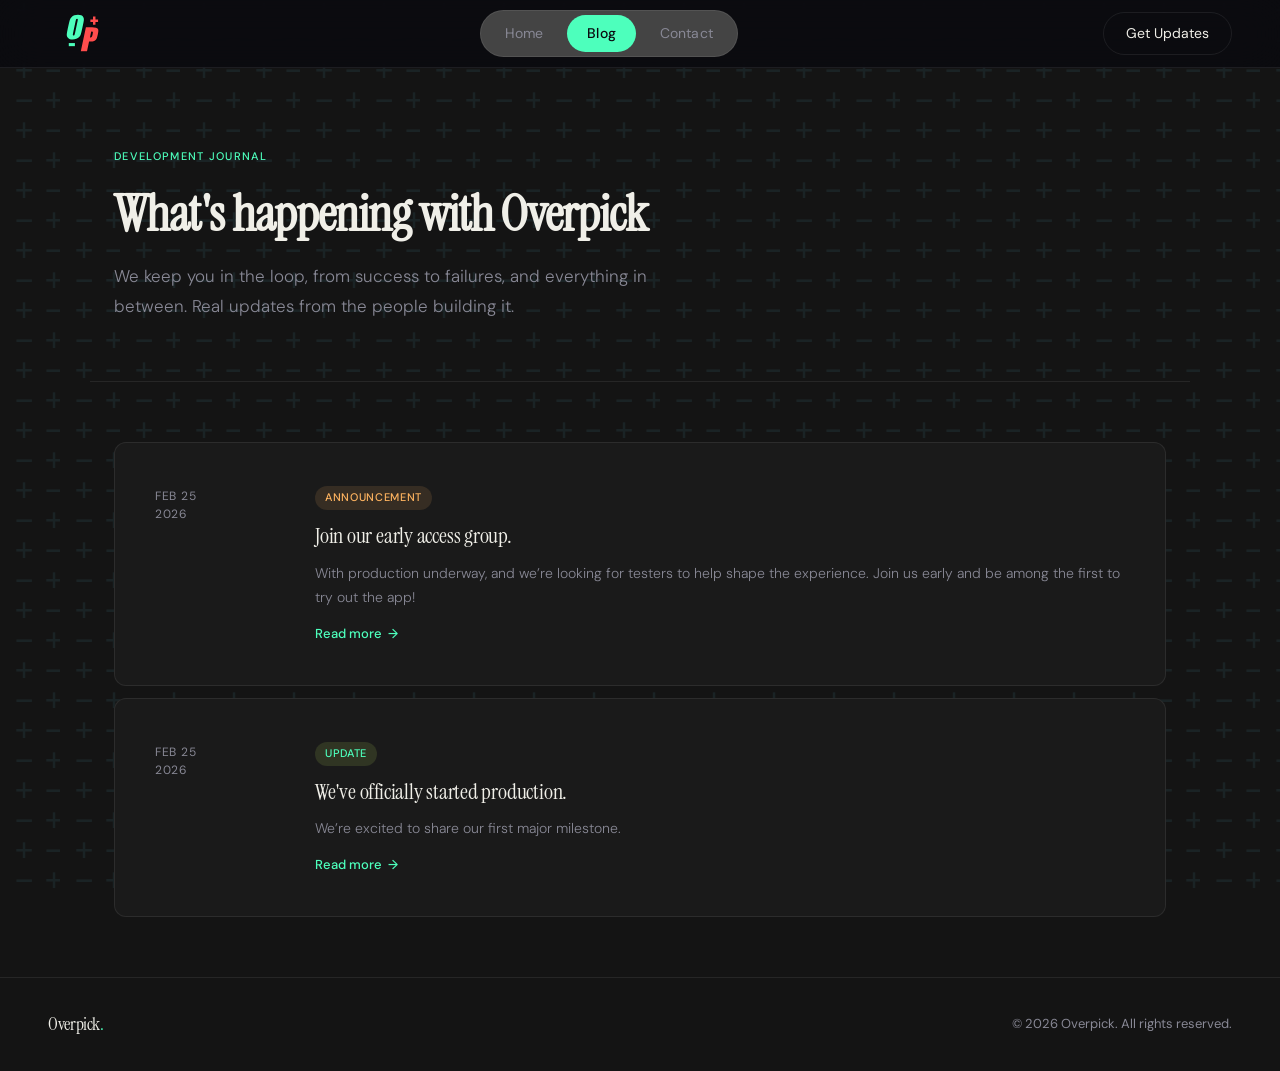
==== blog.html @ 04bd40b1 "lunch break (finish about app and link email submissions)" ====
<!DOCTYPE html>
<html lang="en">
<head>
    <meta charset="UTF-8" />
    <meta name="viewport" content="width=device-width, initial-scale=1.0"/>
    <title>Nexus — Blog</title>
    <link rel="preconnect" href="https://fonts.googleapis.com">
    <link rel="preconnect" href="https://fonts.gstatic.com" crossorigin>
    <link href="https://fonts.googleapis.com/css2?family=Instrument+Serif:ital@0;1&family=DM+Sans:ital,opsz,wght@0,9..40,300;0,9..40,400;0,9..40,500;1,9..40,300&display=swap" rel="stylesheet">
    <link rel="stylesheet" href="styles.css">
</head>
<body>

<!-- ── NAVIGATION ── -->
<nav>
    <a class="nav-logo" href="index.html"><img src="./images/OpLogo1.svg" alt="Overpick"></a>
    <div class="nav-tabs">
        <a class="nav-tab" href="index.html">Home</a>
        <a class="nav-tab" href="blog.html">Blog</a>
        <a class="nav-tab" href="contact.html">Contact</a>
    </div>
    <a class="nav-cta" href="contact.html">Get Updates</a>
</nav>

<!-- ── PAGE CONTENT ── -->
<div class="page-content">

    <!-- Blog Header -->
    <div class="blog-header">
        <div class="section-label">Development Journal</div>
        <h1 class="section-title">What's happening with Overpick</h1>
        <p class="section-body">
            We keep you in the loop, from success to failures, and everything in between. Real updates from the people building it.
        </p>
    </div>

    <!-- Blog Posts -->
    <div class="blog-posts">

        <!-- Blog Posts #2-->
        <article class="blog-post" onclick="togglePost(this)">
            <div class="post-date">Feb 25<br>2026</div>
            <div>
                <span class="post-tag tag-announcement">Announcement</span>
                <div class="post-title">Join our early access group.</div>
                <p class="post-excerpt">With production underway, and we’re looking for testers to help shape the experience. Join us early and be among the first to try out the app!</p>
                <div class="post-body">
                    <p>
                        By submitting your email on our Contact page, you can join our early access list. You will be able to unsubscribe at any time if this
                        game isn't for you. Early testers will get a first look at the app and have the opportunity to provide input on game mechanics,
                        helping us make the game the best it can be.
                    </p>
                </div>
                <div class="read-more">Read more <span class="read-more-arrow">→</span></div>
            </div>
        </article>



        <!-- Blog Post #1 -->
        <article class="blog-post" onclick="togglePost(this)">
            <div class="post-date">Feb 25<br>2026</div>
            <div>
                <span class="post-tag tag-update">Update</span>
                <div class="post-title">We've officially started production.</div>
                <p class="post-excerpt">We’re excited to share our first major milestone.</p>
                <div class="post-body">
                    <p>Over the past few months, OverPick has existed as an idea, a set of rules,
                        a lot of whiteboard sketches, and many late-night conversations about sports,
                        strategy, and competition. Today, it becomes something more tangible.
                        We have officially begun production on the OverPick app.
                    </p>
                    <br>
                    <p>
                        Our goal is simple: create a head-to-head sports strategy experience where your understanding of
                        matchups, usage, and game flow actually matters. Instead of just watching a game and reacting to what
                        happens, OverPick lets you make decisions beforehand and compete directly against another person
                        based on how well you read the sport.
                    </p>
                </div>
                <div class="read-more">Read more <span class="read-more-arrow">→</span></div>
            </div>
        </article>

    </div>

    <!-- /.blog-posts -->

    <footer>
        <div class="footer-logo">Overpick<span>.</span></div>
        <div class="footer-copy">© 2026 Overpick. All rights reserved.</div>
    </footer>

</div><!-- /.page-content -->

<script src="nav.js"></script>
</body>
</html>
---- styles.css ----
/* ══════════════════════════════════════════════
   style.css — Overpick shared stylesheet
   ══════════════════════════════════════════════ */

*, *::before, *::after { box-sizing: border-box; margin: 0; padding: 0; }

:root {
    --bg:     #141414;
    --bg2:    #1a1a1a;
    --bg3:    #444444;
    --border: rgba(255,255,255,0.08);
    --text:   #f0efe8;
    --muted:  #888895;
    --accent: #4DFFBC;
    --accent2:#FF4D4D;
    --serif:  'Instrument Serif', Georgia, serif;
    --sans:   'DM Sans', sans-serif;
}

html { scroll-behavior: smooth; }

body {
    background: var(--bg);
    color: var(--text);
    font-family: var(--sans);
    font-size: 16px;
    line-height: 1.6;
    min-height: 100vh;
    overflow-x: hidden;
}

/* ── NOISE OVERLAY ── */
body::after {
    content: '';
    position: fixed;
    inset: 0;
    pointer-events: none;
    z-index: -1;

    background-image: url("data:image/svg+xml,%3Csvg width='60' height='60' xmlns='http://www.w3.org/2000/svg'%3E%3Cstyle%3Etext%7Bfont-family:monospace;font-size:30px;fill:%2360d4f0;opacity:0.08;%7D%3C/style%3E%3Ctext x='15' y='20'%3E+%3C/text%3E%3Ctext x='45' y='20'%3E−%3C/text%3E%3Ctext x='15' y='50'%3E−%3C/text%3E%3Ctext x='45' y='50'%3E+%3C/text%3E%3C/svg%3E");

    background-repeat: repeat;
    animation: checkerMove 40s linear infinite;
}

@keyframes checkerMove {
    from {
        background-position: 0 0;
    }
    to {
        background-position: 240px 240px;
    }
}

/* ══════════════════════════════════════════════
   NAVIGATION
   ══════════════════════════════════════════════ */
nav {
    position: fixed;
    top: 0; left: 0; right: 0;
    z-index: 100;
    display: flex;
    align-items: center;
    justify-content: space-between;
    padding: 0 48px;
    height: 68px;
    background: rgba(10,10,15,0.85);
    backdrop-filter: blur(20px);
    border-bottom: 1px solid var(--border);
}

.nav-logo img {
    height: 50px;
    width: auto;
    display: block;
}

.nav-logo {
    font-family: var(--serif);
    font-size: 22px;
    letter-spacing: -0.02em;
    color: var(--text);
    text-decoration: none;
    cursor: pointer;
}

.nav-logo span { color: var(--accent); }

.nav-tabs {
    display: flex;
    gap: 4px;
    background: var(--bg3);
    border: 1px solid var(--border);
    border-radius: 100px;
    padding: 4px;
}

.nav-tab {
    padding: 7px 20px;
    border-radius: 100px;
    font-size: 14px;
    font-weight: 400;
    color: var(--muted);
    cursor: pointer;
    transition: all 0.2s ease;
    letter-spacing: 0.01em;
    border: none;
    background: none;
    font-family: var(--sans);
    text-decoration: none;
    display: inline-block;
}

.nav-tab:hover { color: var(--text); }

.nav-tab.active {
    background: var(--accent);
    color: #0a0a0f;
    font-weight: 500;
}

.nav-cta {
    padding: 9px 22px;
    background: transparent;
    border: 1px solid var(--border);
    border-radius: 100px;
    color: var(--text);
    font-size: 14px;
    font-family: var(--sans);
    cursor: pointer;
    transition: all 0.2s ease;
    text-decoration: none;
    display: inline-block;
}

.nav-cta:hover {
    border-color: var(--accent);
    color: var(--accent);
}

/* ══════════════════════════════════════════════
   PAGE WRAPPER & ANIMATION
   ══════════════════════════════════════════════ */
.page-content {
    padding-top: 68px;
    animation: fadeIn 0.4s ease;
}

@keyframes fadeIn {
    from { opacity: 0; transform: translateY(10px); }
    to   { opacity: 1; transform: translateY(0); }
}

/* ══════════════════════════════════════════════
   SHARED COMPONENTS
   ══════════════════════════════════════════════ */

/* Divider */
.divider {
    max-width: 1100px;
    margin: 0 auto;
    border: none;
    border-top: 1px solid var(--border);
}

/* Section */
.section {
    max-width: 1100px;
    margin: 0 auto;
    padding: 100px 24px;
}

.section-label {
    font-size: 11px;
    font-weight: 500;
    letter-spacing: 0.12em;
    text-transform: uppercase;
    color: var(--accent);
    margin-bottom: 20px;
}

.section-title {
    font-family: var(--serif);
    font-size: clamp(32px, 4vw, 52px);
    line-height: 1.1;
    letter-spacing: -0.02em;
    margin-bottom: 20px;
}

.section-body {
    color: var(--muted);
    max-width: 580px;
    line-height: 1.75;
    font-weight: 300;
    font-size: 17px;
}

/* Buttons */
.btn-primary {
    padding: 14px 32px;
    background: var(--accent);
    color: #0a0a0f;
    border: none;
    border-radius: 100px;
    font-size: 15px;
    font-weight: 500;
    font-family: var(--sans);
    cursor: pointer;
    transition: all 0.2s ease;
    letter-spacing: 0.01em;
    text-decoration: none;
    display: inline-block;
}

.btn-primary:hover {
    transform: translateY(-2px);
    box-shadow: 0 8px 32px rgba(200,240,96,0.25);
}

.btn-secondary {
    padding: 14px 32px;
    background: transparent;
    color: var(--text);
    border: 1px solid var(--border);
    border-radius: 100px;
    font-size: 15px;
    font-family: var(--sans);
    cursor: pointer;
    transition: all 0.2s ease;
    text-decoration: none;
    display: inline-block;
}

.btn-secondary:hover { border-color: var(--text); }

/* Footer */
footer {
    border-top: 1px solid var(--border);
    padding: 32px 48px;
    display: flex;
    align-items: center;
    justify-content: space-between;
    flex-wrap: wrap;
    gap: 16px;
}

.footer-logo {
    font-family: var(--serif);
    font-size: 18px;
    letter-spacing: -0.02em;
}

.footer-logo span { color: var(--accent); }
.footer-copy { font-size: 13px; color: var(--muted); }

/* ══════════════════════════════════════════════
   HOME PAGE
   ══════════════════════════════════════════════ */

/* Hero */
.hero {
    position: relative;
    min-height: calc(100vh - 68px);
    display: flex;
    flex-direction: column;
    justify-content: center;
    align-items: center;
    text-align: center;
    padding: 80px 24px;
    overflow: hidden;
}

.hero-glow {
    position: absolute;
    top: 10%;
    left: 50%;
    transform: translateX(-50%);
    width: 800px;
    height: 500px;
    background: radial-gradient(ellipse at center, rgba(0,200,20,0.08) 0%, transparent 70%);
    pointer-events: none;
}

.hero-badge {
    display: inline-flex;
    align-items: center;
    gap: 8px;
    padding: 6px 14px;
    border: 2px solid rgba(255,255,255,0.3);
    border-radius: 100px;
    font-size: 12px;
    font-weight: 500;
    color: var(--accent);
    letter-spacing: 0.08em;
    text-transform: uppercase;
    margin-bottom: 36px;
    animation: fadeIn 0.6s ease 0.1s both;
}

.hero-badge-dot {
    width: 6px;
    height: 6px;
    border-radius: 50%;
    background: var(--accent);
    animation: pulse 2s ease infinite;
}

@keyframes pulse {
    0%, 100% { opacity: 1; transform: scale(1); }
    50%       { opacity: 0.5; transform: scale(0.8); }
}

.hero h1 {
    font-family: var(--serif);
    font-size: clamp(52px, 8vw, 96px);
    line-height: 1.0;
    letter-spacing: -0.03em;
    margin-bottom: 28px;
    max-width: 900px;
    animation: fadeIn 0.6s ease 0.2s both;
}

.hero h1 em {
    font-style: italic;
    color: var(--accent);
}

.hero-sub {
    font-size: clamp(16px, 2vw, 19px);
    color: var(--muted);
    max-width: 560px;
    line-height: 1.7;
    margin-bottom: 48px;
    font-weight: 300;
    animation: fadeIn 0.6s ease 0.3s both;
}

.hero-buttons {
    display: flex;
    gap: 12px;
    flex-wrap: wrap;
    justify-content: center;
    animation: fadeIn 0.6s ease 0.4s both;
}

/* Features grid */
.features-grid {
    display: grid;
    grid-template-columns: repeat(auto-fit, minmax(280px, 1fr));
    gap: 2px;
    margin-top: 60px;
    border: 1px solid var(--border);
    border-radius: 16px;
    overflow: hidden;
}

.feature-card {
    background: var(--bg2);
    padding: 40px 36px;
    transition: background 0.2s ease;
    position: relative;
    overflow: hidden;
}

.feature-card::before {
    content: '';
    position: absolute;
    top: 0; left: 0; right: 0;
    height: 1px;
    background: linear-gradient(90deg, transparent, var(--border), transparent);
}

.feature-card:hover { background: var(--bg3); }

.feature-icon {
    width: 44px;
    height: 44px;
    border-radius: 12px;
    background: rgba(200,240,96,0.1);
    border: 1px solid rgba(200,240,96,0.2);
    display: flex;
    align-items: center;
    justify-content: center;
    font-size: 20px;
    margin-bottom: 20px;
}

.feature-title {
    font-family: var(--serif);
    font-size: 20px;
    margin-bottom: 10px;
    letter-spacing: -0.01em;
}

.feature-desc {
    color: var(--muted);
    font-size: 14px;
    line-height: 1.7;
    font-weight: 300;
}

/* Big quote */
.quote-section {
    padding: 100px 24px;
    text-align: center;
}

.big-quote {
    font-family: var(--serif);
    font-size: clamp(28px, 4vw, 52px);
    line-height: 1.2;
    letter-spacing: -0.02em;
    max-width: 820px;
    margin: 0 auto 24px;
}

.big-quote em {
    color: var(--accent);
    font-style: italic;
}

/* ══════════════════════════════════════════════
   BLOG PAGE
   ══════════════════════════════════════════════ */

.blog-header {
    padding: 80px 24px 60px;
    max-width: 1100px;
    margin: 0 auto;
    border-bottom: 1px solid var(--border);
}

.blog-posts {
    max-width: 1100px;
    margin: 0 auto;
    padding: 60px 24px;
    display: flex;
    flex-direction: column;
    gap: 12px;
}

.blog-post {
    background: var(--bg2);
    border: 1px solid var(--border);
    border-radius: 12px;
    padding: 40px;
    display: grid;
    grid-template-columns: 120px 1fr;
    gap: 40px;
    transition: background 0.2s ease, transform 0.2s ease;
    cursor: pointer;
}

.blog-post:hover { background: var(--bg3); transform: translateX(4px); }

.post-date {
    font-size: 12px;
    color: var(--muted);
    letter-spacing: 0.06em;
    text-transform: uppercase;
    line-height: 1.5;
    padding-top: 4px;
}

.post-tag {
    display: inline-block;
    padding: 3px 10px;
    border-radius: 100px;
    font-size: 11px;
    font-weight: 500;
    letter-spacing: 0.06em;
    text-transform: uppercase;
    margin-bottom: 12px;
}

.tag-update       { background: rgba(200,240,96,0.12);  color: var(--accent); }
.tag-milestone    { background: rgba(96,212,240,0.12);  color: var(--accent2); }
.tag-announcement { background: rgba(255,180,96,0.12);  color: #ffb460; }

.post-title {
    font-family: var(--serif);
    font-size: 22px;
    letter-spacing: -0.01em;
    line-height: 1.3;
    margin-bottom: 10px;
}

.post-excerpt {
    color: var(--muted);
    font-size: 14px;
    line-height: 1.75;
    font-weight: 300;
}

.post-body {
    display: none;
    margin-top: 20px;
    padding-top: 20px;
    border-top: 1px solid var(--border);
    color: var(--muted);
    font-size: 15px;
    line-height: 1.8;
    font-weight: 300;
}

.post-body.open {
    display: block;
    animation: fadeIn 0.3s ease;
}

.read-more {
    display: inline-flex;
    align-items: center;
    gap: 6px;
    margin-top: 14px;
    font-size: 13px;
    color: var(--accent);
    font-weight: 500;
}

.read-more-arrow { transition: transform 0.2s ease; }
.blog-post.expanded .read-more-arrow { transform: rotate(90deg); }

/* ══════════════════════════════════════════════
   CONTACT PAGE
   ══════════════════════════════════════════════ */

.contact-wrap {
    max-width: 600px;
    margin: 0 auto;
    padding: 100px 24px;
}

.contact-title {
    font-family: var(--serif);
    font-size: clamp(38px, 5vw, 60px);
    letter-spacing: -0.03em;
    line-height: 1.05;
    margin-bottom: 18px;
}

.contact-title em { color: var(--accent); font-style: italic; }

.contact-sub {
    color: var(--muted);
    font-size: 17px;
    font-weight: 300;
    line-height: 1.7;
    margin-bottom: 52px;
}

.form-group { margin-bottom: 20px; }

.form-label {
    display: block;
    font-size: 12px;
    font-weight: 500;
    letter-spacing: 0.08em;
    text-transform: uppercase;
    color: var(--muted);
    margin-bottom: 10px;
}

.form-input,
.form-textarea {
    width: 100%;
    padding: 14px 18px;
    background: var(--bg2);
    border: 1px solid var(--border);
    border-radius: 10px;
    color: var(--text);
    font-family: var(--sans);
    font-size: 15px;
    font-weight: 300;
    transition: border-color 0.2s ease, box-shadow 0.2s ease;
    outline: none;
    resize: vertical;
}

.form-input::placeholder,
.form-textarea::placeholder { color: var(--muted); opacity: 0.6; }

.form-input:focus,
.form-textarea:focus {
    border-color: var(--accent);
    box-shadow: 0 0 0 3px rgba(200,240,96,0.08);
}

.form-textarea { min-height: 120px; }

.form-submit {
    width: 100%;
    padding: 16px;
    background: var(--accent);
    color: #0a0a0f;
    border: none;
    border-radius: 10px;
    font-size: 15px;
    font-weight: 500;
    font-family: var(--sans);
    cursor: pointer;
    transition: all 0.2s ease;
    margin-top: 8px;
    letter-spacing: 0.01em;
}

.form-submit:hover {
    transform: translateY(-2px);
    box-shadow: 0 8px 32px rgba(200,240,96,0.25);
}

.form-submit:active { transform: translateY(0); }

.form-success {
    display: none;
    text-align: center;
    padding: 48px 24px;
    animation: fadeIn 0.4s ease;
}

.form-success.show { display: block; }

.success-icon {
    width: 64px;
    height: 64px;
    border-radius: 50%;
    background: rgba(200,240,96,0.1);
    border: 1px solid rgba(200,240,96,0.3);
    display: flex;
    align-items: center;
    justify-content: center;
    font-size: 28px;
    margin: 0 auto 24px;
}

.success-title {
    font-family: var(--serif);
    font-size: 28px;
    margin-bottom: 10px;
}

.success-sub { color: var(--muted); font-weight: 300; }

.privacy-note {
    font-size: 12px;
    color: var(--muted);
    text-align: center;
    margin-top: 16px;
    opacity: 0.7;
}

.social-row {
    display: flex;
    gap: 12px;
    margin-top: 52px;
    padding-top: 40px;
    border-top: 1px solid var(--border);
}

.social-link {
    display: flex;
    align-items: center;
    gap: 8px;
    padding: 10px 18px;
    border: 1px solid var(--border);
    border-radius: 100px;
    font-size: 13px;
    color: var(--muted);
    text-decoration: none;
    transition: all 0.2s ease;
    cursor: pointer;
}

.social-link:hover {
    color: var(--text);
    border-color: rgba(255,255,255,0.2);
}

/* ══════════════════════════════════════════════
   RESPONSIVE
   ══════════════════════════════════════════════ */
@media (max-width: 700px) {
    nav { padding: 0 20px; }
    .nav-cta { display: none; }
    .blog-post { grid-template-columns: 1fr; gap: 8px; }
    .post-date { padding-top: 0; }
    footer { padding: 24px 20px; flex-direction: column; text-align: center; }
}

@media (max-width: 480px) {
    .nav-tab { padding: 7px 14px; font-size: 13px; }
}
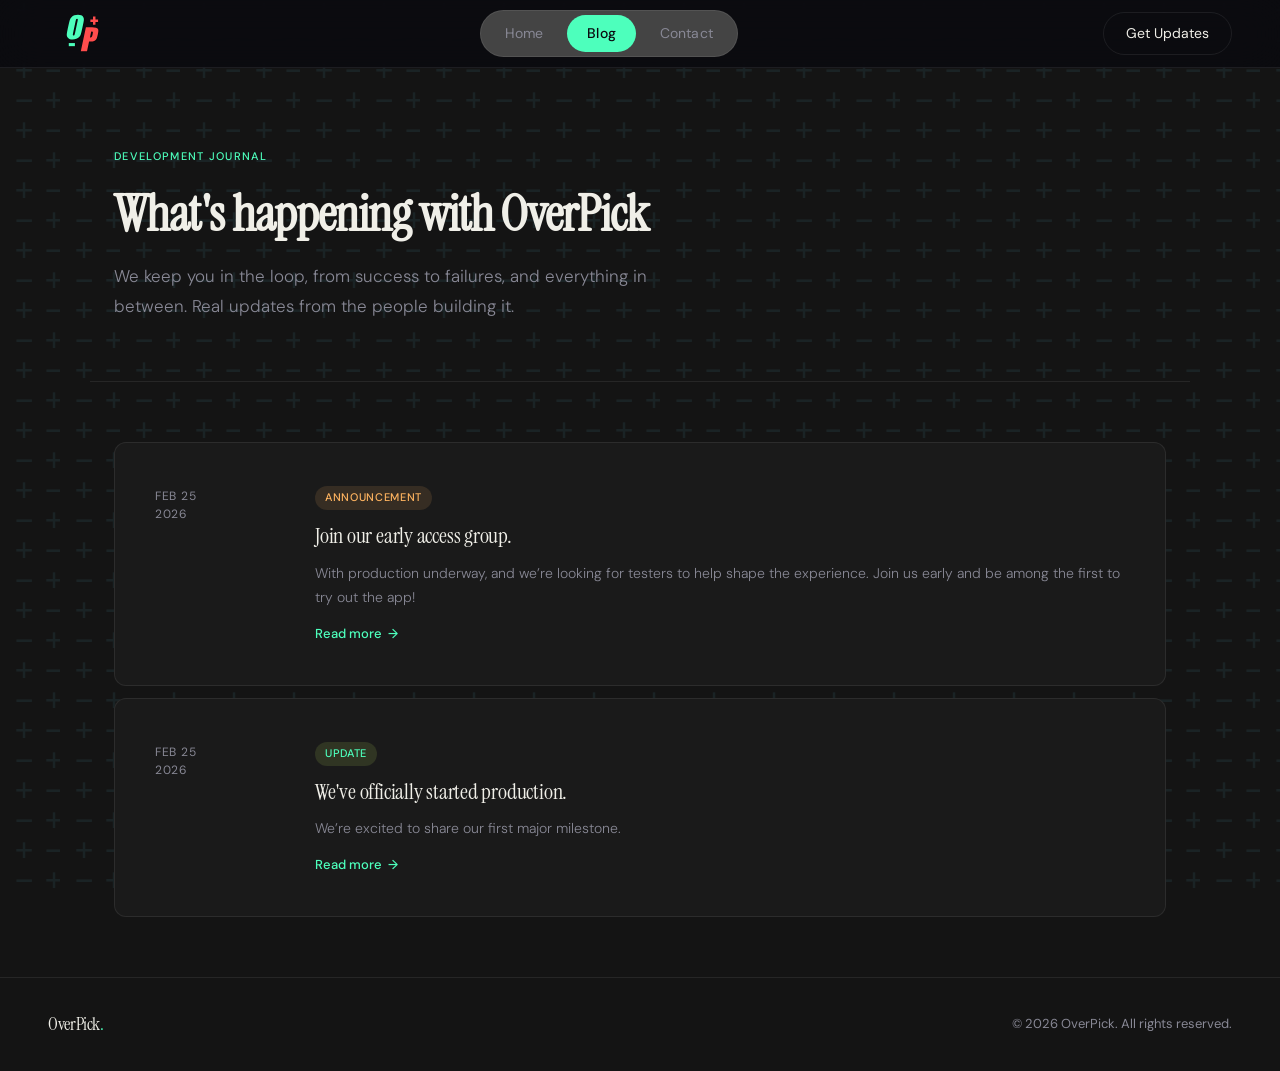
==== commit 97de2e67: "email sorta works" ====
--- a/blog.html
+++ b/blog.html
@@ -3,7 +3,7 @@
 <head>
     <meta charset="UTF-8" />
     <meta name="viewport" content="width=device-width, initial-scale=1.0"/>
-    <title>Nexus — Blog</title>
+    <title>OverPick — Blog</title>
     <link rel="preconnect" href="https://fonts.googleapis.com">
     <link rel="preconnect" href="https://fonts.gstatic.com" crossorigin>
     <link href="https://fonts.googleapis.com/css2?family=Instrument+Serif:ital@0;1&family=DM+Sans:ital,opsz,wght@0,9..40,300;0,9..40,400;0,9..40,500;1,9..40,300&display=swap" rel="stylesheet">
@@ -13,7 +13,7 @@
 
 <!-- ── NAVIGATION ── -->
 <nav>
-    <a class="nav-logo" href="index.html"><img src="./images/OpLogo1.svg" alt="Overpick"></a>
+    <a class="nav-logo" href="index.html"><img src="./images/OpLogo1.svg" alt="OverPick"></a>
     <div class="nav-tabs">
         <a class="nav-tab" href="index.html">Home</a>
         <a class="nav-tab" href="blog.html">Blog</a>
@@ -28,7 +28,7 @@
     <!-- Blog Header -->
     <div class="blog-header">
         <div class="section-label">Development Journal</div>
-        <h1 class="section-title">What's happening with Overpick</h1>
+        <h1 class="section-title">What's happening with OverPick</h1>
         <p class="section-body">
             We keep you in the loop, from success to failures, and everything in between. Real updates from the people building it.
         </p>
@@ -87,8 +87,8 @@
     <!-- /.blog-posts -->
 
     <footer>
-        <div class="footer-logo">Overpick<span>.</span></div>
-        <div class="footer-copy">© 2026 Overpick. All rights reserved.</div>
+        <div class="footer-logo">OverPick<span>.</span></div>
+        <div class="footer-copy">© 2026 OverPick. All rights reserved.</div>
     </footer>
 
 </div><!-- /.page-content -->
--- a/styles.css
+++ b/styles.css
@@ -48,7 +48,7 @@
         background-position: 0 0;
     }
     to {
-        background-position: 240px 240px;
+        background-position: 500px 500px;
     }
 }
 
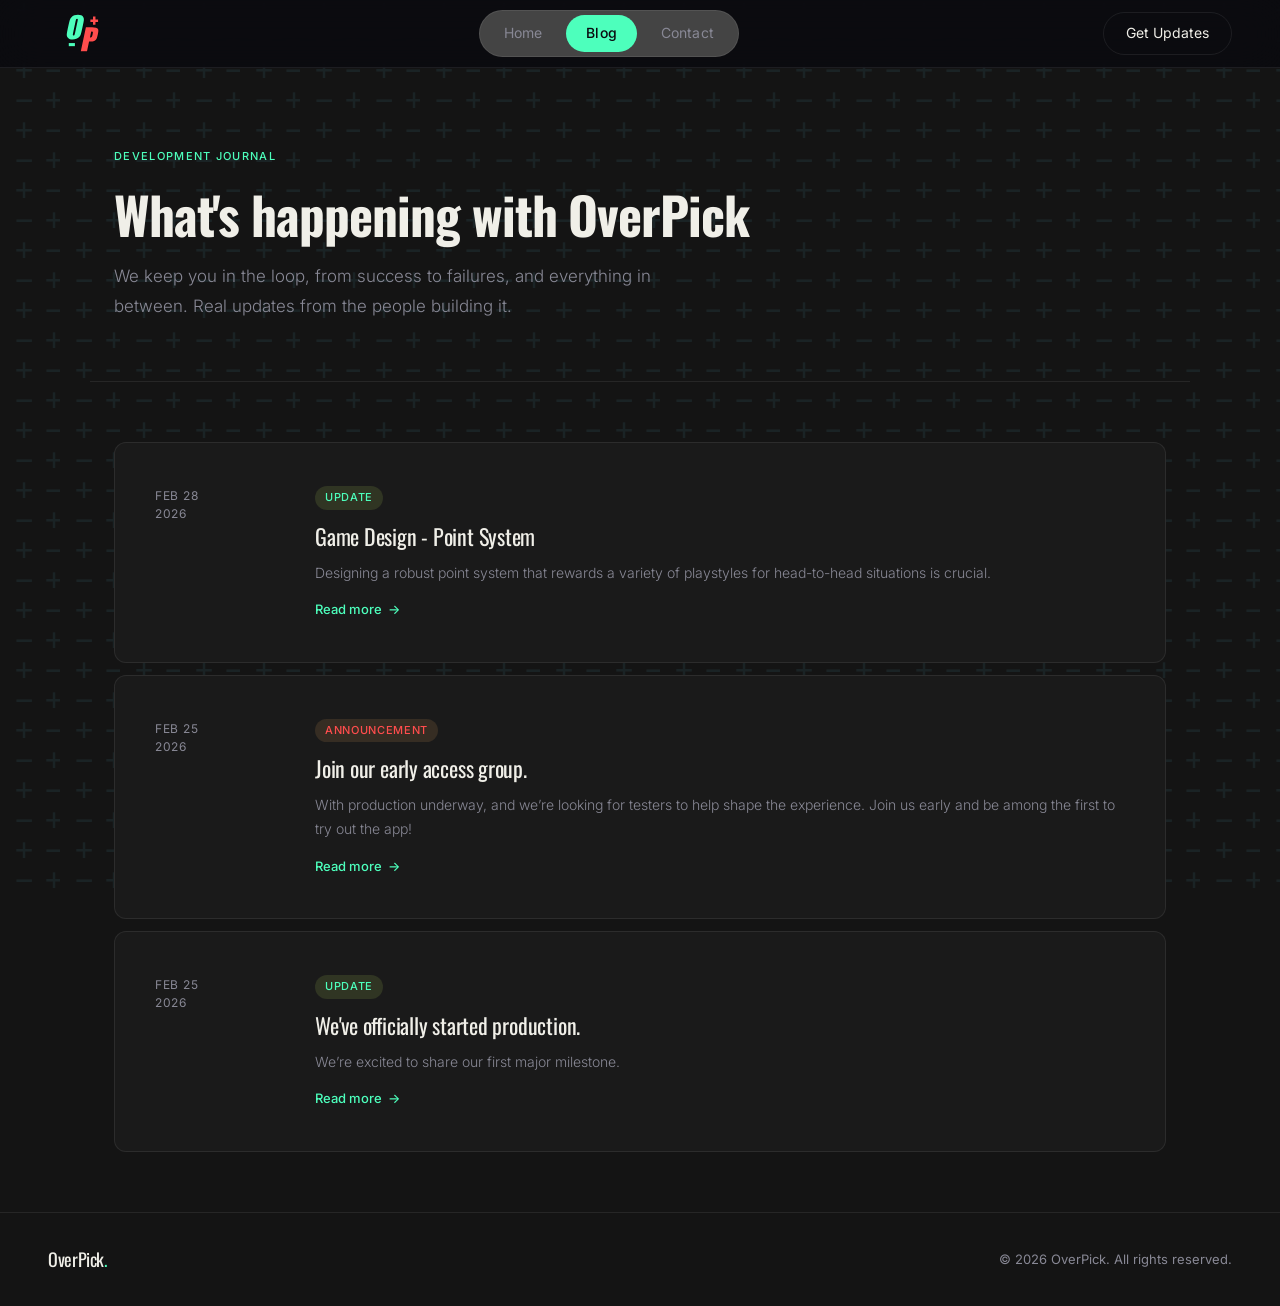
==== commit 5a3b597a: "Added new fonts, updated feature cards, added blog post, changed em colors to accent 2, added accent" ====
--- a/blog.html
+++ b/blog.html
@@ -7,6 +7,9 @@
     <link rel="preconnect" href="https://fonts.googleapis.com">
     <link rel="preconnect" href="https://fonts.gstatic.com" crossorigin>
     <link href="https://fonts.googleapis.com/css2?family=Instrument+Serif:ital@0;1&family=DM+Sans:ital,opsz,wght@0,9..40,300;0,9..40,400;0,9..40,500;1,9..40,300&display=swap" rel="stylesheet">
+    <link href="https://fonts.googleapis.com/css2?family=Inter:wght@300;400;500;600;700&display=swap" rel="stylesheet">
+    <link href="https://fonts.googleapis.com/css2?family=Anton&display=swap" rel="stylesheet">
+    <link href="https://fonts.googleapis.com/css2?family=Oswald:wght@300;400;500;600;700&display=swap" rel="stylesheet">
     <link rel="stylesheet" href="styles.css">
 </head>
 <body>
@@ -36,6 +39,42 @@
 
     <!-- Blog Posts -->
     <div class="blog-posts">
+
+         <!-- Blog Post #3 -->
+        <article class="blog-post" onclick="togglePost(this)">
+            <div class="post-date">Feb 28<br>2026</div>
+            <div>
+                <span class="post-tag tag-update">Update</span>
+                <div class="post-title">Game Design - Point System</div>
+                <p class="post-excerpt">Designing a robust point system that rewards a variety of playstyles for head-to-head situations is crucial.</p>
+                <div class="post-body">
+                    <p>When you engage in 1v1 situations, you want the freedom to use whatever playstyle you prefer without a 
+                        "meta" providing enemies with a significant advantage. As part of our game's development, we simulated
+                        millions of randmoized situations and tweaked our point system to meet three main goals:
+                    </p>
+                    <br>
+                    <p>
+                        1. Discourage playstyles that favor extremely probable/improbable odds exclusively
+                    </p>
+                    <p>
+                        2. Provide all playstyles with a "fair shake" at winning
+                    </p>
+                    <p>
+                        3. Tighten the spread between winners and losers without diminishing  success
+                    </p>
+                    <br>
+                    <p>
+                        Through our simulations, we found strengths and weaknesses in our original design and found solutions
+                        we weren't expecting to create a more polished system. Whether you want to play it safe or risk it all, 
+                        we can confidently say you'll be at an equal playing field to opponents with different playstyles. We 
+                        also found a rewarding way to "tighten the spread" as naturally compounding success creates exponentially 
+                        larger results. This mechanism also spurred a unique idea for classifying success that players can use for 
+                        bragging rights as they aim for new high scores.
+                    </p>
+                </div>
+                <div class="read-more">Read more <span class="read-more-arrow">→</span></div>
+            </div>
+        </article>
 
         <!-- Blog Posts #2-->
         <article class="blog-post" onclick="togglePost(this)">
--- a/styles.css
+++ b/styles.css
@@ -13,8 +13,9 @@
     --muted:  #888895;
     --accent: #4DFFBC;
     --accent2:#FF4D4D;
-    --serif:  'Instrument Serif', Georgia, serif;
-    --sans:   'DM Sans', sans-serif;
+    --serif:  'Oswald', Georgia, serif;
+    --sans:   'Inter', sans-serif;
+    --sportbold: 'Anton', sans-serif;
 }
 
 html { scroll-behavior: smooth; }
@@ -185,6 +186,11 @@
     line-height: 1.1;
     letter-spacing: -0.02em;
     margin-bottom: 20px;
+}
+
+.section-title em {
+    font-style: italic;
+    color: var(--accent2);
 }
 
 .section-body {
@@ -277,7 +283,7 @@
     transform: translateX(-50%);
     width: 800px;
     height: 500px;
-    background: radial-gradient(ellipse at center, rgba(0,200,20,0.08) 0%, transparent 70%);
+    background: radial-gradient(ellipse at center, #0f3225 0%, transparent 70%);
     pointer-events: none;
 }
 
@@ -322,7 +328,7 @@
 
 .hero h1 em {
     font-style: italic;
-    color: var(--accent);
+    color: var(--accent2);
 }
 
 .hero-sub {
@@ -346,12 +352,20 @@
 /* Features grid */
 .features-grid {
     display: grid;
-    grid-template-columns: repeat(auto-fit, minmax(280px, 1fr));
+    grid-template-columns: repeat(auto-fit, minmax(380px, 1fr));
     gap: 2px;
     margin-top: 60px;
     border: 1px solid var(--border);
     border-radius: 16px;
     overflow: hidden;
+}
+
+.feature-header {
+    display: flex;
+    align-items: center;
+    justify-content: flex-start;  /* instead of space-between */
+    gap: 50px;                     /* controls spacing */
+    margin-bottom: 10px;
 }
 
 .feature-card {
@@ -376,8 +390,8 @@
     width: 44px;
     height: 44px;
     border-radius: 12px;
-    background: rgba(200,240,96,0.1);
-    border: 1px solid rgba(200,240,96,0.2);
+    background: #123b2b;
+    border: 1px solid var(--accent);
     display: flex;
     align-items: center;
     justify-content: center;
@@ -387,7 +401,7 @@
 
 .feature-title {
     font-family: var(--serif);
-    font-size: 20px;
+    font-size: 30px;
     margin-bottom: 10px;
     letter-spacing: -0.01em;
 }
@@ -474,8 +488,8 @@
 }
 
 .tag-update       { background: rgba(200,240,96,0.12);  color: var(--accent); }
-.tag-milestone    { background: rgba(96,212,240,0.12);  color: var(--accent2); }
-.tag-announcement { background: rgba(255,180,96,0.12);  color: #ffb460; }
+.tag-milestone    { background: rgba(96,212,240,0.12);  color: #ffb460; }
+.tag-announcement { background: rgba(255,180,96,0.12);  color: var(--accent2); }
 
 .post-title {
     font-family: var(--serif);
@@ -539,7 +553,7 @@
     margin-bottom: 18px;
 }
 
-.contact-title em { color: var(--accent); font-style: italic; }
+.contact-title em { color: var(--accent2); font-style: italic; }
 
 .contact-sub {
     color: var(--muted);
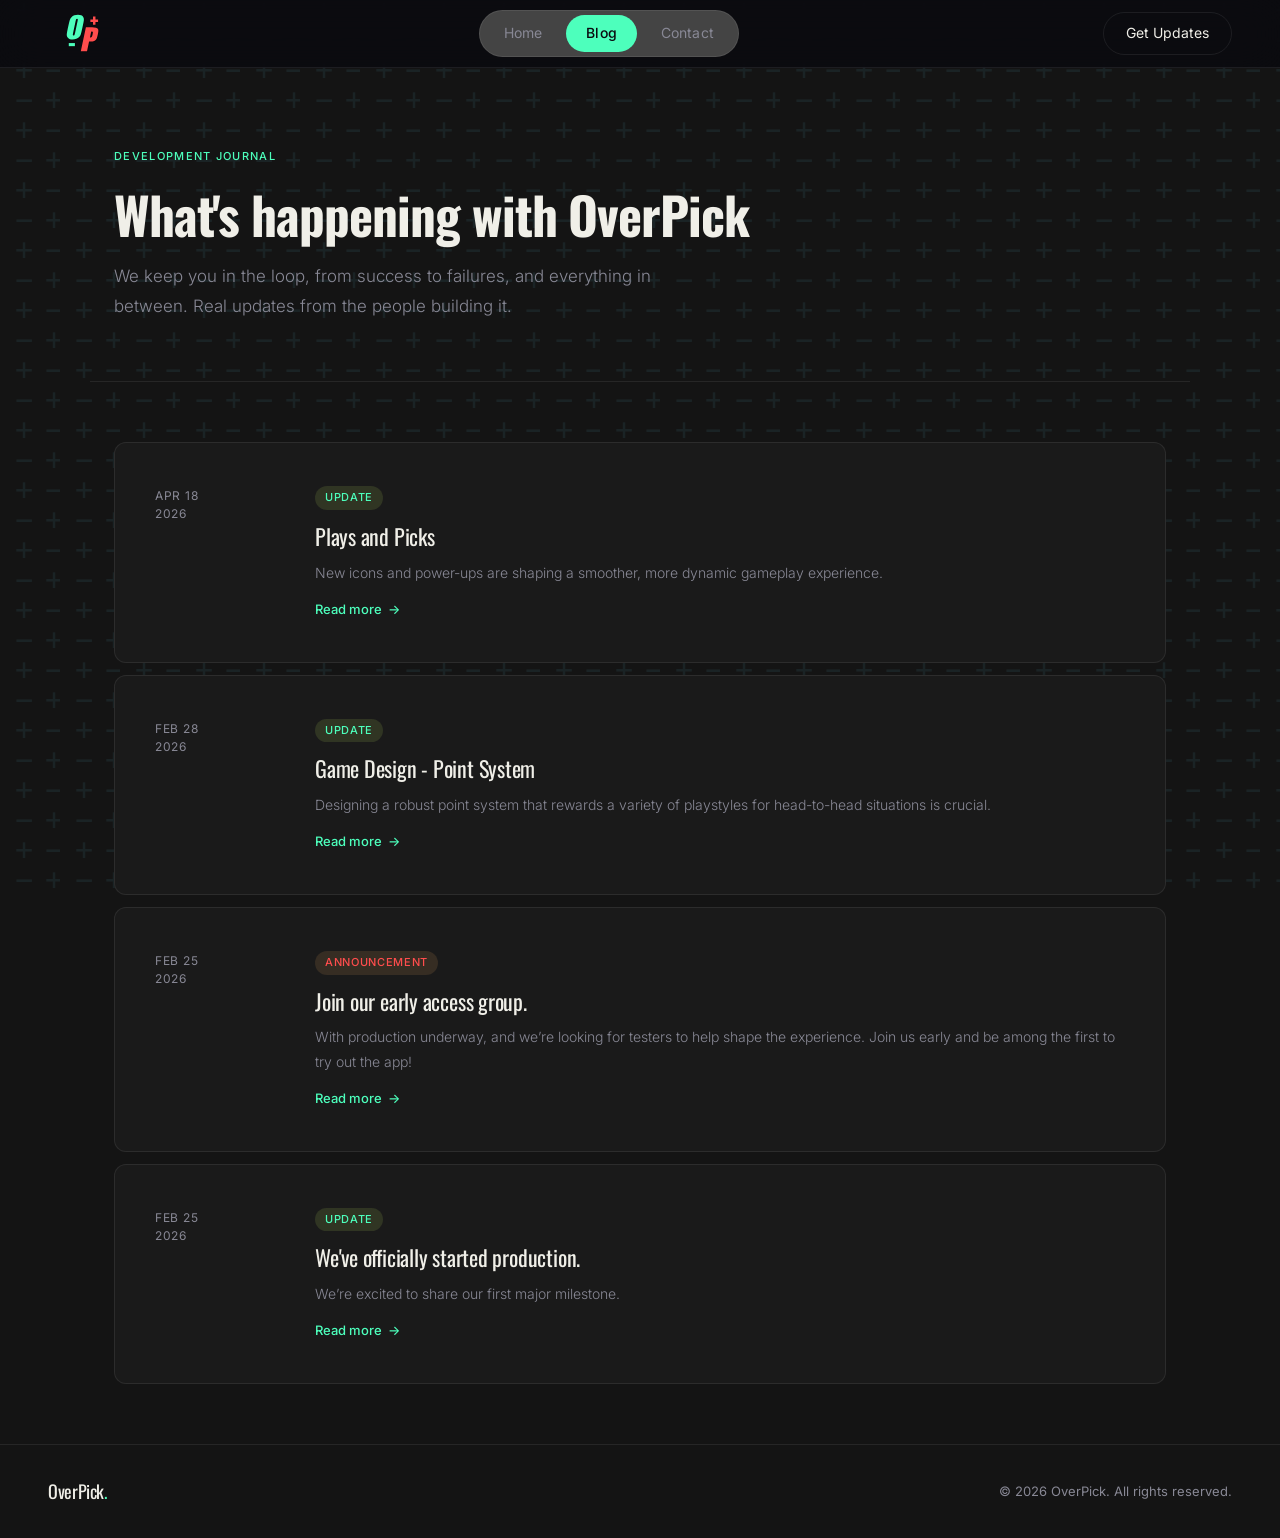
==== commit f51f2cf8: "new blog post" ====
--- a/blog.html
+++ b/blog.html
@@ -3,6 +3,8 @@
 <head>
     <meta charset="UTF-8" />
     <meta name="viewport" content="width=device-width, initial-scale=1.0"/>
+    <meta property="og:title" content="OverPick" />
+    <meta property="og:site_name" content="OverPick" />
     <title>OverPick — Blog</title>
     <link rel="preconnect" href="https://fonts.googleapis.com">
     <link rel="preconnect" href="https://fonts.gstatic.com" crossorigin>
@@ -11,6 +13,7 @@
     <link href="https://fonts.googleapis.com/css2?family=Anton&display=swap" rel="stylesheet">
     <link href="https://fonts.googleapis.com/css2?family=Oswald:wght@300;400;500;600;700&display=swap" rel="stylesheet">
     <link rel="stylesheet" href="styles.css">
+    <link rel="icon" type="image/x-icon" href="./images/OpLogo1.svg">
 </head>
 <body>
 
@@ -39,6 +42,48 @@
 
     <!-- Blog Posts -->
     <div class="blog-posts">
+
+        <!-- Blog Post #4 -->
+        <article class="blog-post" onclick="togglePost(this)">
+            <div class="post-date">Apr 18<br>2026</div>
+            <div>
+                <span class="post-tag tag-update">Update</span>
+                <div class="post-title">Plays and Picks</div>
+                <p class="post-excerpt">New icons and power-ups are shaping a smoother, more dynamic gameplay experience.</p>
+
+                <div class="post-body" style="line-height: 1.6;">
+                    <p style="margin-bottom: 16px;">
+                        We’ve been working on two of the primary features in our game: plays and picks.
+                    </p>
+
+                    <p style="margin-bottom: 16px;">
+                        Part of the user experience is defining how players find and interact with all of the available picks—from moneylines to
+                        individual player props. With so many options, a major focus has been making everything clean, organized, and easy to navigate.
+                    </p>
+
+                    <p style="margin-bottom: 16px;">
+                        A big goal has also been redefining how picks work by introducing power-ups to add more depth and strategy to what is
+                        typically a luck-based system.
+                    </p>
+
+                    <p style="margin-bottom: 16px;">
+                        To support this, we’ve created tiered power-ups that grow stronger over time, with categories like passing,
+                        rushing, receiving, and team-based boosts giving players flexibility in how they build their strategy.
+                    </p>
+
+                    <p style="margin-bottom: 16px;">
+                        To match the identity of the game, we’re calling these power-ups “plays,” reinforcing the idea that users are
+                        making strategic decisions like a coach.
+                    </p>
+
+                    <p>
+                        We’re excited to see this all come together as the game becomes more polished. Stay tuned for more.
+                    </p>
+                </div>
+
+                <div class="read-more">Read more <span class="read-more-arrow">→</span></div>
+            </div>
+        </article>
 
          <!-- Blog Post #3 -->
         <article class="blog-post" onclick="togglePost(this)">
--- a/styles.css
+++ b/styles.css
@@ -411,6 +411,8 @@
     font-size: 14px;
     line-height: 1.7;
     font-weight: 300;
+    word-break: break-word;
+    overflow-wrap: break-word;
 }
 
 /* Big quote */
@@ -690,6 +692,28 @@
     border-color: rgba(255,255,255,0.2);
 }
 
+.form-submit.loading {
+    opacity: 0.75;
+    cursor: not-allowed;
+    pointer-events: none;
+}
+
+.spinner {
+    display: inline-block;
+    width: 14px;
+    height: 14px;
+    border: 2px solid rgba(255, 255, 255, 0.4);
+    border-top-color: white;
+    border-radius: 50%;
+    animation: spin 0.7s linear infinite;
+    vertical-align: middle;
+    margin-right: 8px;
+}
+
+@keyframes spin {
+    to { transform: rotate(360deg); }
+}
+
 /* ══════════════════════════════════════════════
    RESPONSIVE
    ══════════════════════════════════════════════ */
